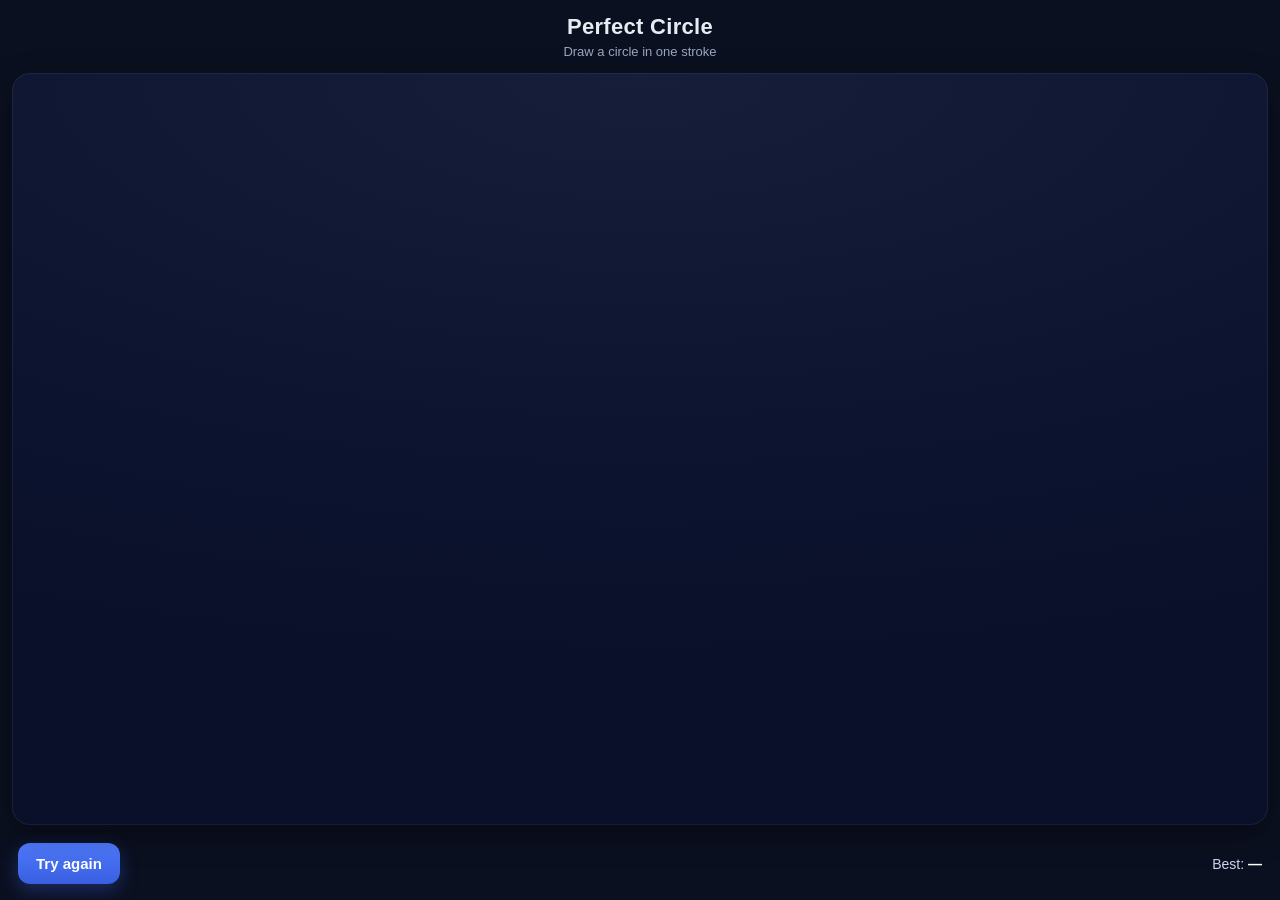
==== index.html @ 6299c584 "Loosen auto-close threshold by 25%" ====
<!DOCTYPE html>
<html lang="en">
<head>
<meta charset="UTF-8" />
<meta name="viewport" content="width=device-width, initial-scale=1.0, maximum-scale=1.0, user-scalable=no, viewport-fit=cover" />
<meta name="apple-mobile-web-app-capable" content="yes" />
<meta name="mobile-web-app-capable" content="yes" />
<meta name="theme-color" content="#0b1020" />
<meta http-equiv="Cache-Control" content="no-cache, no-store, must-revalidate" />
<meta http-equiv="Pragma" content="no-cache" />
<meta http-equiv="Expires" content="0" />
<title>Perfect Circle</title>
<link rel="stylesheet" href="styles.css?v=12" />
</head>
<body>
  <div class="app">
    <header class="topbar">
      <h1>Perfect Circle</h1>
      <p class="hint" id="hint">Draw a circle in one stroke</p>
    </header>

    <div class="stage">
      <canvas id="canvas"></canvas>
      <div class="overlay" id="overlay">
        <div class="score-card" id="scoreCard" hidden>
          <div class="score-number" id="scoreNumber">0</div>
          <div class="score-label">out of 100</div>
          <div class="score-grade" id="scoreGrade"></div>
        </div>
      </div>
    </div>

    <footer class="controls">
      <button id="clearBtn" class="btn">Try again</button>
      <div class="best">Best: <span id="bestScore">—</span></div>
    </footer>
  </div>

  <script src="app.js?v=12"></script>
</body>
</html>
---- styles.css ----
* {
  box-sizing: border-box;
  -webkit-tap-highlight-color: transparent;
  -webkit-touch-callout: none;
  -webkit-user-select: none;
  user-select: none;
}

html, body {
  margin: 0;
  padding: 0;
  height: 100%;
  width: 100%;
  overflow: hidden;
  overscroll-behavior: none;
  background: #0b1020;
  color: #e7ecf3;
  font-family: -apple-system, BlinkMacSystemFont, "Segoe UI", Roboto, Helvetica, Arial, sans-serif;
}

.app {
  display: flex;
  flex-direction: column;
  height: 100vh;
  height: 100dvh;
  padding: env(safe-area-inset-top) env(safe-area-inset-right) env(safe-area-inset-bottom) env(safe-area-inset-left);
}

.topbar {
  text-align: center;
  padding: 14px 16px 6px;
}

.topbar h1 {
  margin: 0;
  font-size: 22px;
  letter-spacing: 0.3px;
  font-weight: 700;
}

.hint {
  margin: 4px 0 0;
  font-size: 13px;
  color: #9aa6bd;
}

.stage {
  position: relative;
  flex: 1;
  margin: 8px 12px;
  border-radius: 18px;
  background: radial-gradient(120% 80% at 50% 0%, #161e3a 0%, #0d1430 60%, #0a1029 100%);
  box-shadow: inset 0 0 0 1px rgba(255,255,255,0.06), 0 10px 30px rgba(0,0,0,0.35);
  overflow: hidden;
  touch-action: none;
}

#canvas {
  position: absolute;
  inset: 0;
  width: 100%;
  height: 100%;
  display: block;
  touch-action: none;
}

.overlay {
  position: absolute;
  inset: 0;
  display: flex;
  align-items: center;
  justify-content: center;
  pointer-events: none;
}

.score-card {
  background: rgba(10, 16, 41, 0.78);
  backdrop-filter: blur(8px);
  -webkit-backdrop-filter: blur(8px);
  border: 1px solid rgba(255,255,255,0.08);
  border-radius: 16px;
  padding: 18px 26px;
  text-align: center;
  animation: pop 220ms ease-out;
}

@keyframes pop {
  from { transform: scale(0.85); opacity: 0; }
  to   { transform: scale(1);    opacity: 1; }
}

.score-number {
  font-size: 64px;
  font-weight: 800;
  line-height: 1;
  letter-spacing: -1px;
  background: linear-gradient(180deg, #ffffff 0%, #aac1ff 100%);
  -webkit-background-clip: text;
  background-clip: text;
  color: transparent;
}

.score-label {
  margin-top: 4px;
  font-size: 13px;
  color: #9aa6bd;
}

.score-grade {
  margin-top: 10px;
  font-size: 14px;
  color: #cdd6ee;
  min-height: 1em;
}

.controls {
  display: flex;
  align-items: center;
  justify-content: space-between;
  padding: 10px 18px 16px;
  gap: 12px;
}

.btn {
  appearance: none;
  border: none;
  background: linear-gradient(180deg, #4f7cff 0%, #3a5ee0 100%);
  color: white;
  padding: 12px 18px;
  font-size: 15px;
  font-weight: 600;
  border-radius: 12px;
  box-shadow: 0 6px 18px rgba(58, 94, 224, 0.35);
  cursor: pointer;
  transition: transform 80ms ease, box-shadow 120ms ease, filter 120ms ease;
}

.btn:active {
  transform: translateY(1px) scale(0.99);
  filter: brightness(0.95);
}

.best {
  font-size: 14px;
  color: #cdd6ee;
}

.best span {
  font-weight: 700;
  color: #ffffff;
}
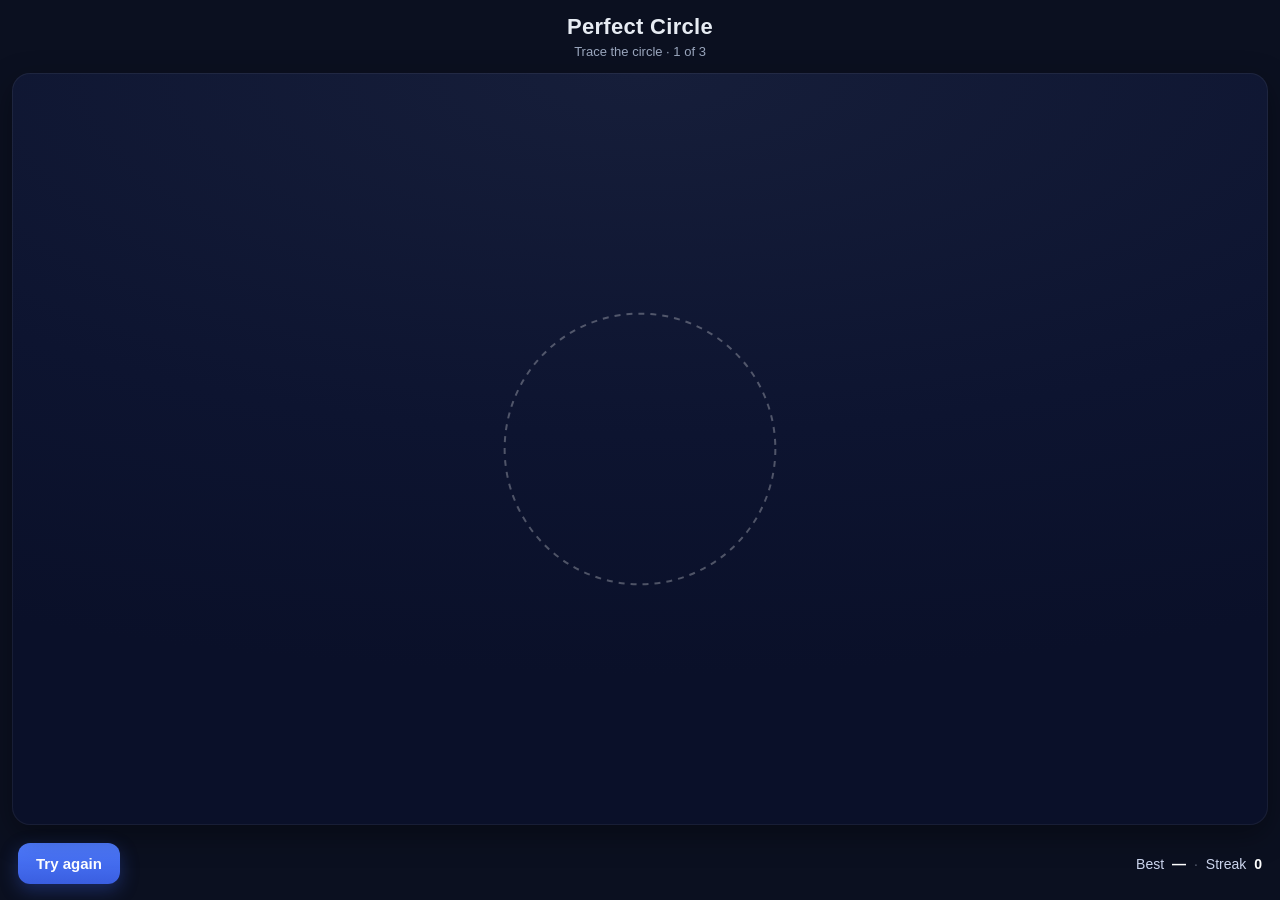
==== commit 3b67e388: "Add streak system and 3-round trace tutorial with size-varied templates" ====
--- a/index.html
+++ b/index.html
@@ -10,7 +10,7 @@
 <meta http-equiv="Pragma" content="no-cache" />
 <meta http-equiv="Expires" content="0" />
 <title>Perfect Circle</title>
-<link rel="stylesheet" href="styles.css?v=12" />
+<link rel="stylesheet" href="styles.css?v=17" />
 </head>
 <body>
   <div class="app">
@@ -26,16 +26,25 @@
           <div class="score-number" id="scoreNumber">0</div>
           <div class="score-label">out of 100</div>
           <div class="score-grade" id="scoreGrade"></div>
+          <div class="streak-row" id="streakRow" hidden>
+            <span class="streak-flame">🔥</span>
+            <span class="streak-count" id="streakCount">0</span>
+            <span class="streak-label">streak</span>
+          </div>
         </div>
       </div>
     </div>
 
     <footer class="controls">
       <button id="clearBtn" class="btn">Try again</button>
-      <div class="best">Best: <span id="bestScore">—</span></div>
+      <div class="stats">
+        <span class="stat">Best <span id="bestScore">—</span></span>
+        <span class="stat-sep">·</span>
+        <span class="stat">Streak <span id="footerStreak">0</span></span>
+      </div>
     </footer>
   </div>
 
-  <script src="app.js?v=12"></script>
+  <script src="app.js?v=17"></script>
 </body>
 </html>
--- a/styles.css
+++ b/styles.css
@@ -140,12 +140,59 @@
   filter: brightness(0.95);
 }
 
-.best {
+.stats {
   font-size: 14px;
   color: #cdd6ee;
+  display: flex;
+  align-items: center;
+  gap: 8px;
 }
 
-.best span {
+.stat span {
   font-weight: 700;
   color: #ffffff;
+  margin-left: 4px;
 }
+
+.stat-sep {
+  opacity: 0.4;
+}
+
+.streak-row {
+  margin-top: 12px;
+  display: inline-flex;
+  align-items: center;
+  gap: 6px;
+  padding: 6px 12px;
+  background: rgba(255, 138, 76, 0.15);
+  border: 1px solid rgba(255, 138, 76, 0.3);
+  border-radius: 999px;
+  font-size: 14px;
+  color: #ffd0a8;
+}
+
+.streak-flame {
+  font-size: 16px;
+  line-height: 1;
+}
+
+.streak-count {
+  font-weight: 800;
+  color: #ffffff;
+  font-size: 16px;
+}
+
+.streak-label {
+  color: #ffd0a8;
+  opacity: 0.85;
+}
+
+.streak-row.flash {
+  animation: streak-flash 600ms ease-out;
+}
+
+@keyframes streak-flash {
+  0%   { transform: scale(1);    background: rgba(255, 200, 100, 0.5); }
+  40%  { transform: scale(1.18); background: rgba(255, 220, 130, 0.7); }
+  100% { transform: scale(1);    background: rgba(255, 138, 76, 0.15); }
+}
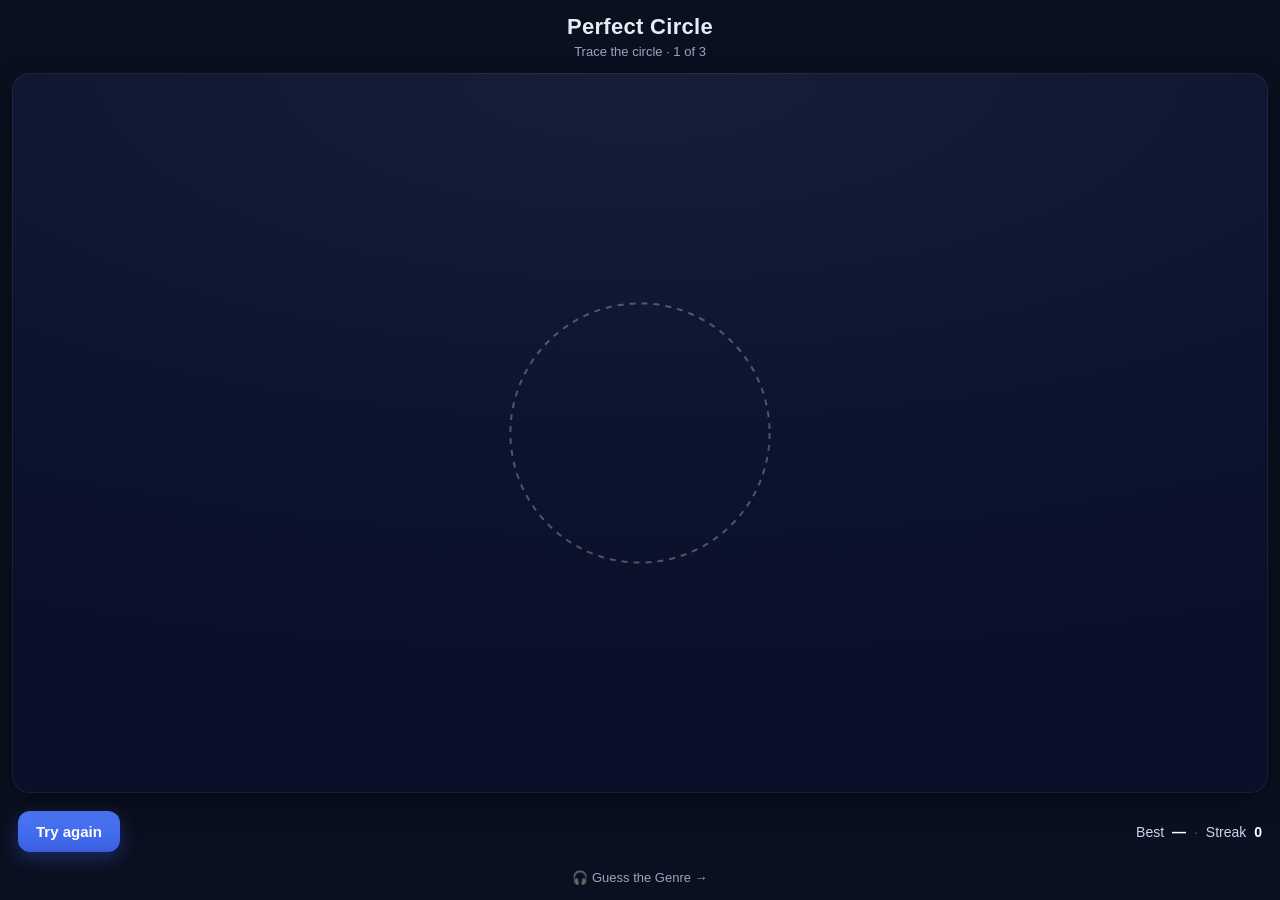
==== commit 89909841: "Add "Guess the Genre" intro mini-game New standalone page (genre.html/.css/.js) where players hear t" ====
--- a/index.html
+++ b/index.html
@@ -10,7 +10,7 @@
 <meta http-equiv="Pragma" content="no-cache" />
 <meta http-equiv="Expires" content="0" />
 <title>Perfect Circle</title>
-<link rel="stylesheet" href="styles.css?v=17" />
+<link rel="stylesheet" href="styles.css?v=18" />
 </head>
 <body>
   <div class="app">
@@ -43,6 +43,7 @@
         <span class="stat">Streak <span id="footerStreak">0</span></span>
       </div>
     </footer>
+    <div class="game-link"><a href="genre.html">🎧 Guess the Genre →</a></div>
   </div>
 
   <script src="app.js?v=17"></script>
--- a/styles.css
+++ b/styles.css
@@ -158,6 +158,21 @@
   opacity: 0.4;
 }
 
+.game-link {
+  text-align: center;
+  padding: 0 18px 14px;
+}
+
+.game-link a {
+  color: #9aa6bd;
+  text-decoration: none;
+  font-size: 13px;
+}
+
+.game-link a:active {
+  color: #cdd6ee;
+}
+
 .streak-row {
   margin-top: 12px;
   display: inline-flex;
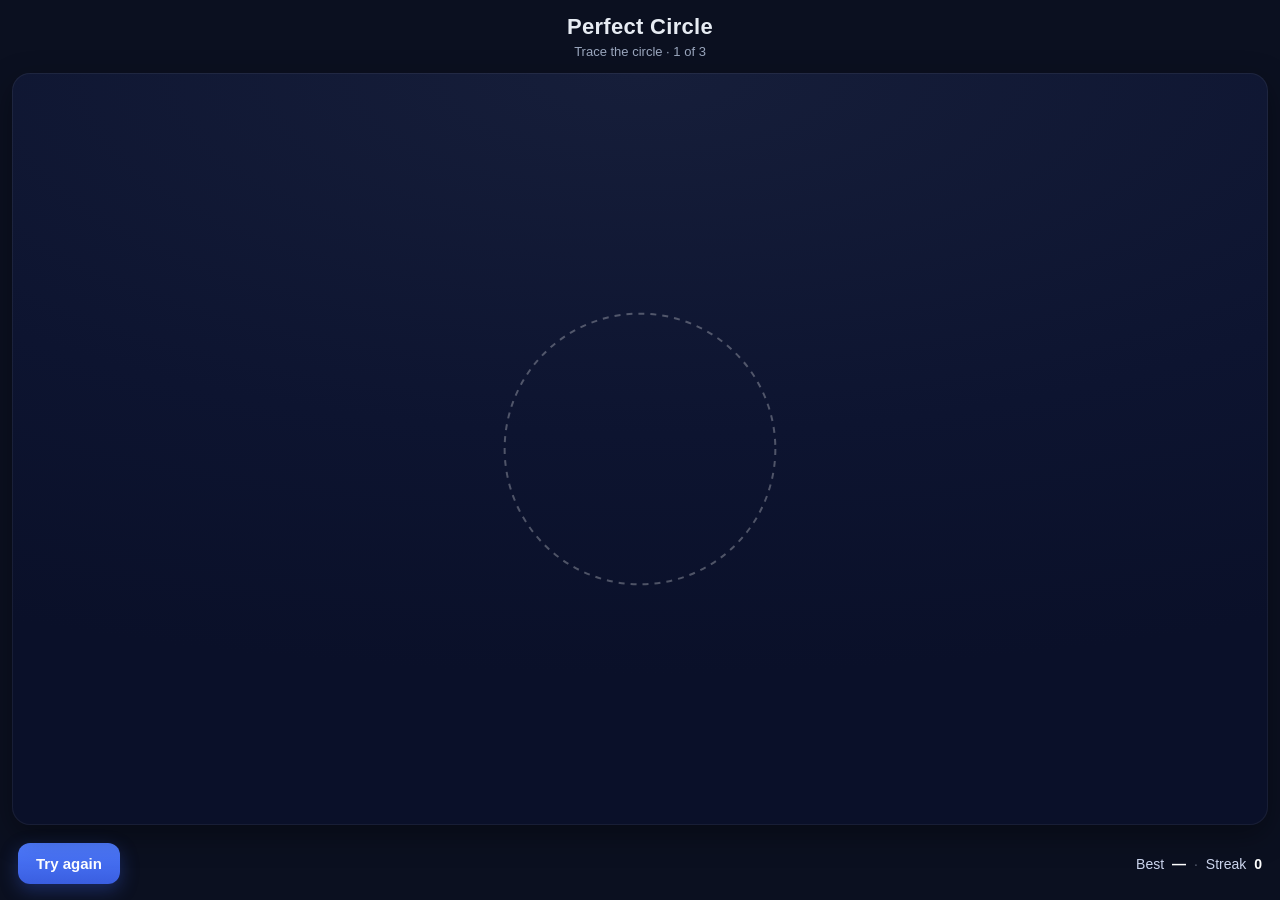
==== commit 0ac7867d: "Rebuild genre game as "Roots" — a music-lineage journey Replace the broad guess-the-genre game with " ====
--- a/index.html
+++ b/index.html
@@ -43,7 +43,6 @@
         <span class="stat">Streak <span id="footerStreak">0</span></span>
       </div>
     </footer>
-    <div class="game-link"><a href="genre.html">🎧 Guess the Genre →</a></div>
   </div>
 
   <script src="app.js?v=17"></script>
--- a/styles.css
+++ b/styles.css
@@ -158,21 +158,6 @@
   opacity: 0.4;
 }
 
-.game-link {
-  text-align: center;
-  padding: 0 18px 14px;
-}
-
-.game-link a {
-  color: #9aa6bd;
-  text-decoration: none;
-  font-size: 13px;
-}
-
-.game-link a:active {
-  color: #cdd6ee;
-}
-
 .streak-row {
   margin-top: 12px;
   display: inline-flex;
